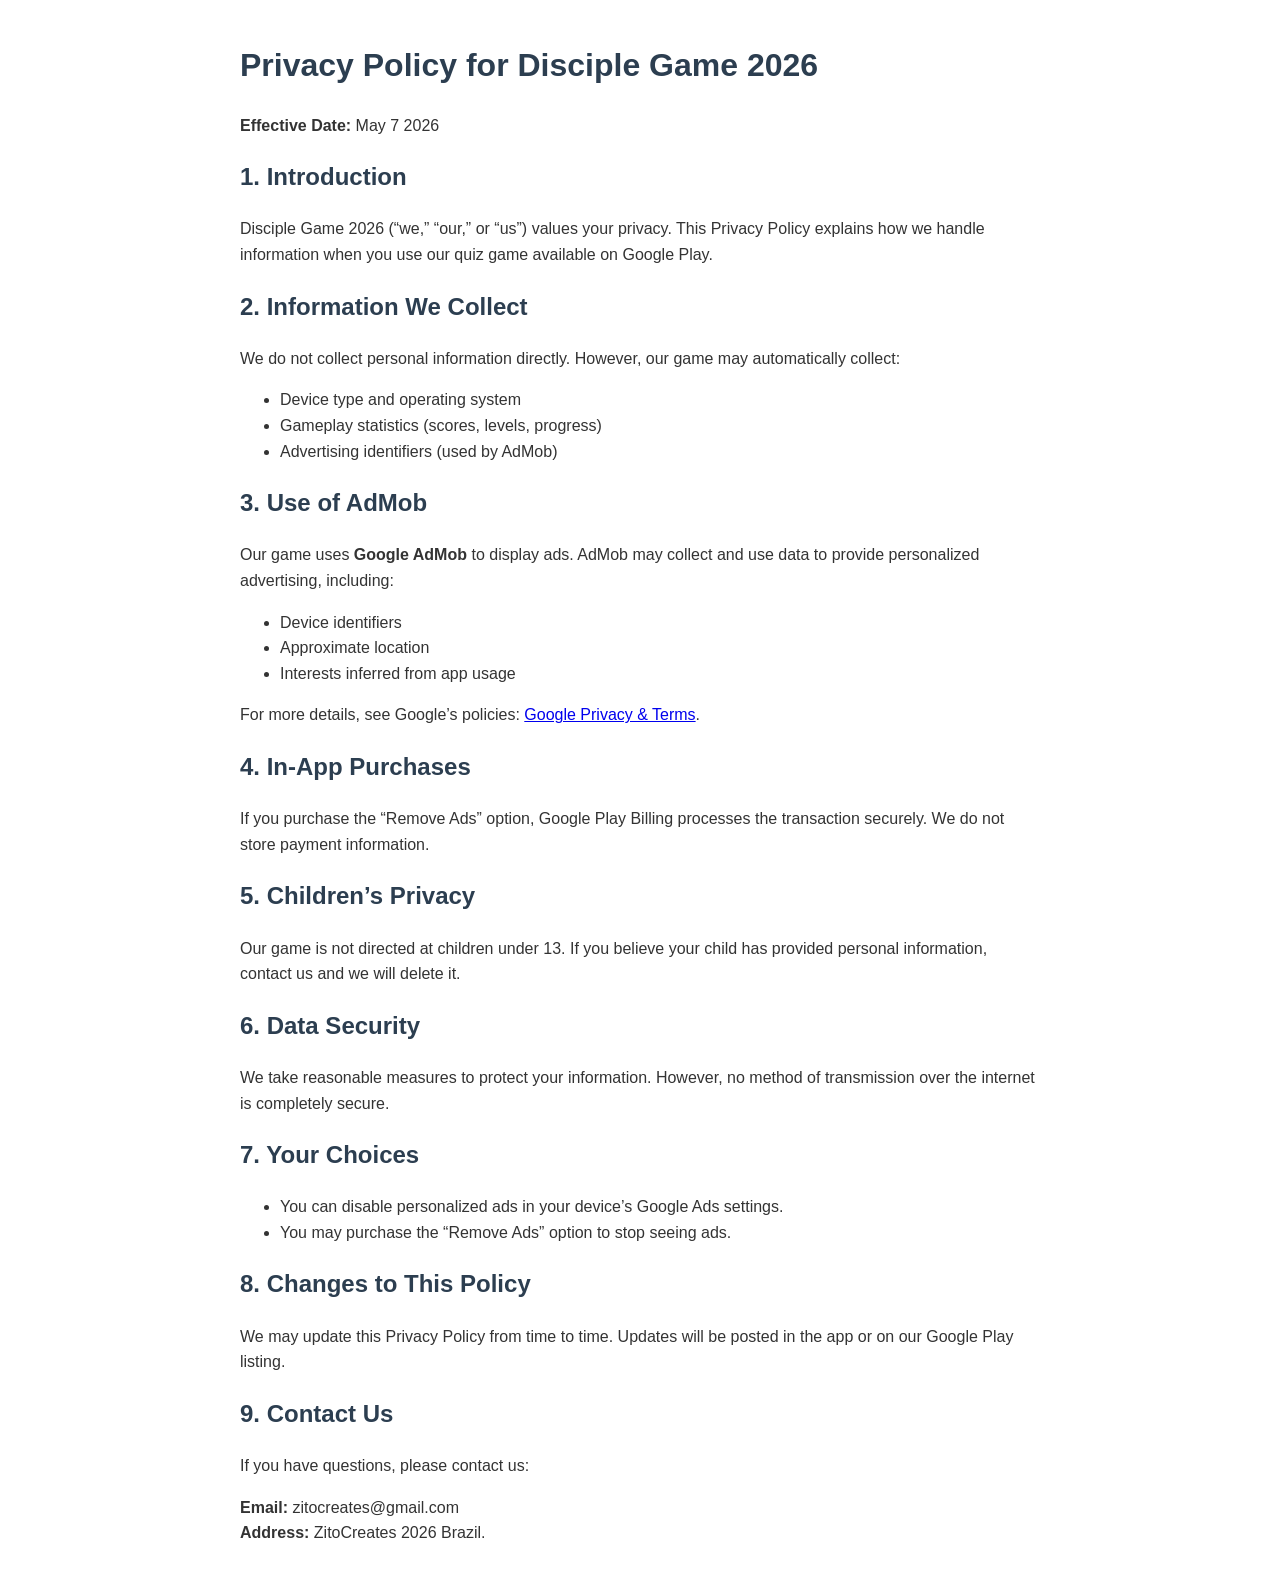
==== index.html @ e2d0c9af "Add files via upload" ====
<!DOCTYPE html>
<html lang="en">
<head>
  <meta charset="UTF-8">
  <title>Privacy Policy - Disciple Game 2026</title>
  <style>
    body {
      font-family: Arial, sans-serif;
      max-width: 800px;
      margin: 40px auto;
      line-height: 1.6;
      color: #333;
    }
    h1, h2 {
      color: #2c3e50;
    }
  </style>
</head>
<body>
  <h1>Privacy Policy for Disciple Game 2026</h1>
  <p><strong>Effective Date:</strong> May 7 2026</p>

  <h2>1. Introduction</h2>
  <p>Disciple Game 2026 (“we,” “our,” or “us”) values your privacy. This Privacy Policy explains how we handle information when you use our quiz game available on Google Play.</p>

  <h2>2. Information We Collect</h2>
  <p>We do not collect personal information directly. However, our game may automatically collect:</p>
  <ul>
    <li>Device type and operating system</li>
    <li>Gameplay statistics (scores, levels, progress)</li>
    <li>Advertising identifiers (used by AdMob)</li>
  </ul>

  <h2>3. Use of AdMob</h2>
  <p>Our game uses <strong>Google AdMob</strong> to display ads. AdMob may collect and use data to provide personalized advertising, including:</p>
  <ul>
    <li>Device identifiers</li>
    <li>Approximate location</li>
    <li>Interests inferred from app usage</li>
  </ul>
  <p>For more details, see Google’s policies: 
    <a href="https://policies.google.com/technologies/ads" target="_blank">Google Privacy & Terms</a>.
  </p>

  <h2>4. In‑App Purchases</h2>
  <p>If you purchase the “Remove Ads” option, Google Play Billing processes the transaction securely. We do not store payment information.</p>

  <h2>5. Children’s Privacy</h2>
  <p>Our game is not directed at children under 13. If you believe your child has provided personal information, contact us and we will delete it.</p>

  <h2>6. Data Security</h2>
  <p>We take reasonable measures to protect your information. However, no method of transmission over the internet is completely secure.</p>

  <h2>7. Your Choices</h2>
  <ul>
    <li>You can disable personalized ads in your device’s Google Ads settings.</li>
    <li>You may purchase the “Remove Ads” option to stop seeing ads.</li>
  </ul>

  <h2>8. Changes to This Policy</h2>
  <p>We may update this Privacy Policy from time to time. Updates will be posted in the app or on our Google Play listing.</p>

  <h2>9. Contact Us</h2>
  <p>If you have questions, please contact us:</p>
  <p><strong>Email:</strong> zitocreates@gmail.com<br>
     <strong>Address:</strong> ZitoCreates 2026 Brazil.</p>
</body>
</html>
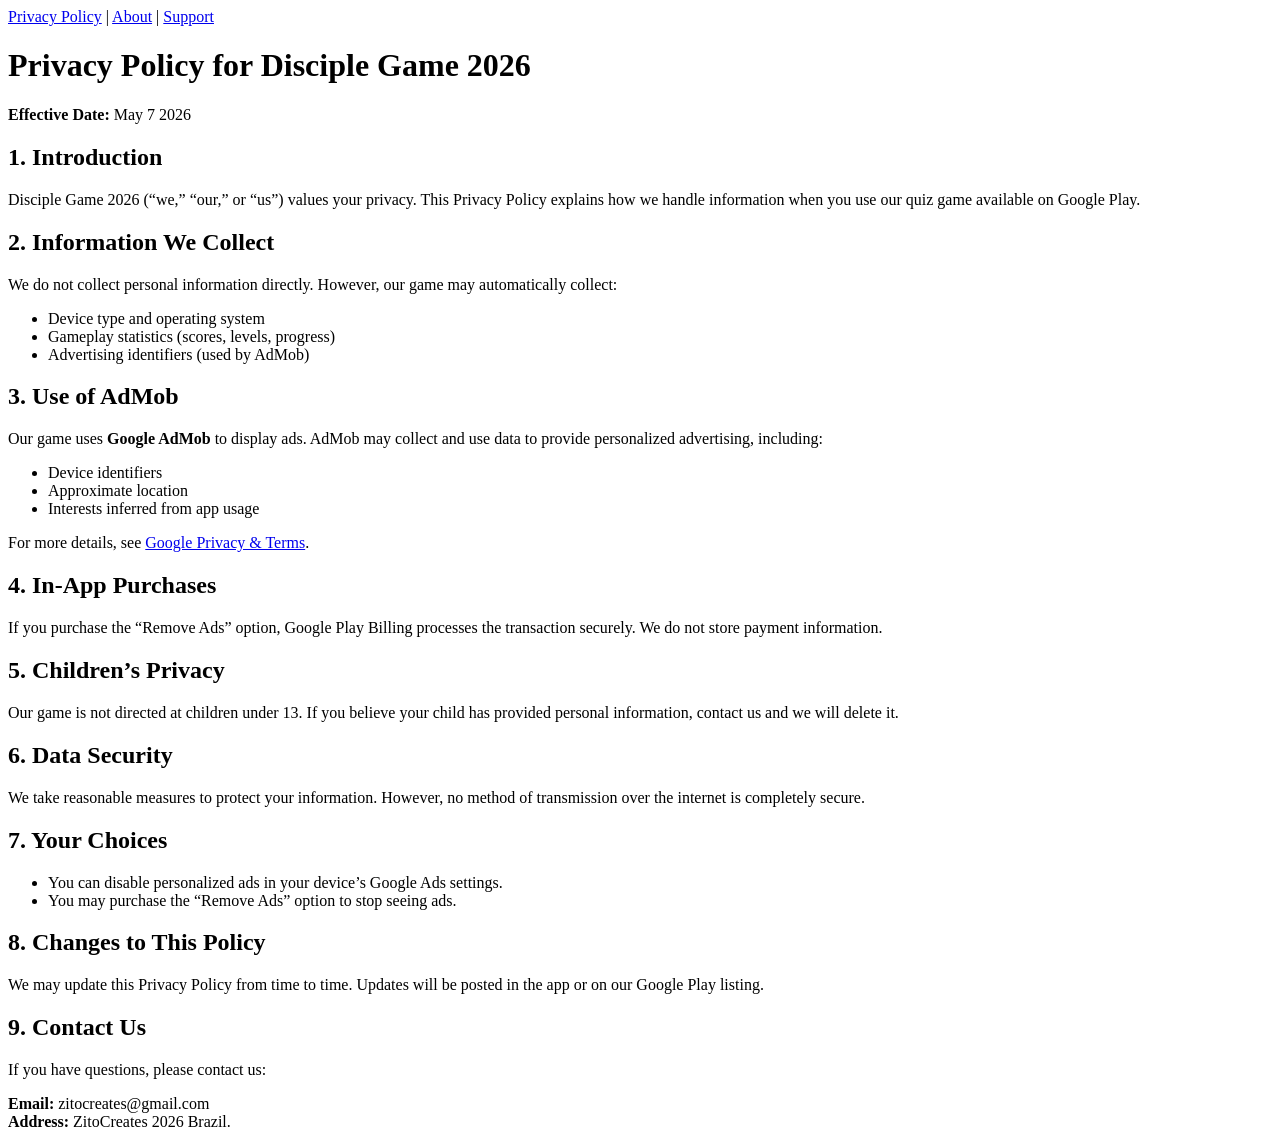
==== commit dcac4e51: "Add files via upload" ====
--- a/index.html
+++ b/index.html
@@ -3,20 +3,15 @@
 <head>
   <meta charset="UTF-8">
   <title>Privacy Policy - Disciple Game 2026</title>
-  <style>
-    body {
-      font-family: Arial, sans-serif;
-      max-width: 800px;
-      margin: 40px auto;
-      line-height: 1.6;
-      color: #333;
-    }
-    h1, h2 {
-      color: #2c3e50;
-    }
-  </style>
+  <link rel="stylesheet" href="style.css">
 </head>
 <body>
+  <nav>
+    <a href="index.html">Privacy Policy</a> |
+    <a href="about.html">About</a> |
+    <a href="support.html">Support</a>
+  </nav>
+
   <h1>Privacy Policy for Disciple Game 2026</h1>
   <p><strong>Effective Date:</strong> May 7 2026</p>
 
@@ -38,9 +33,7 @@
     <li>Approximate location</li>
     <li>Interests inferred from app usage</li>
   </ul>
-  <p>For more details, see Google’s policies: 
-    <a href="https://policies.google.com/technologies/ads" target="_blank">Google Privacy & Terms</a>.
-  </p>
+  <p>For more details, see <a href="https://policies.google.com/technologies/ads" target="_blank">Google Privacy & Terms</a>.</p>
 
   <h2>4. In‑App Purchases</h2>
   <p>If you purchase the “Remove Ads” option, Google Play Billing processes the transaction securely. We do not store payment information.</p>
--- a/style.css
+++ b/style.css
@@ -0,0 +1,25 @@
+form {
+  max-width: 500px;
+  margin-top: 20px;
+}
+
+input, textarea {
+  width: 100%;
+  padding: 10px;
+  margin-top: 5px;
+  border: 1px solid #ccc;
+  border-radius: 6px;
+}
+
+button {
+  background-color: #4285F4;
+  color: white;
+  padding: 10px 20px;
+  border: none;
+  border-radius: 6px;
+  cursor: pointer;
+}
+
+button:hover {
+  background-color: #3367D6;
+}
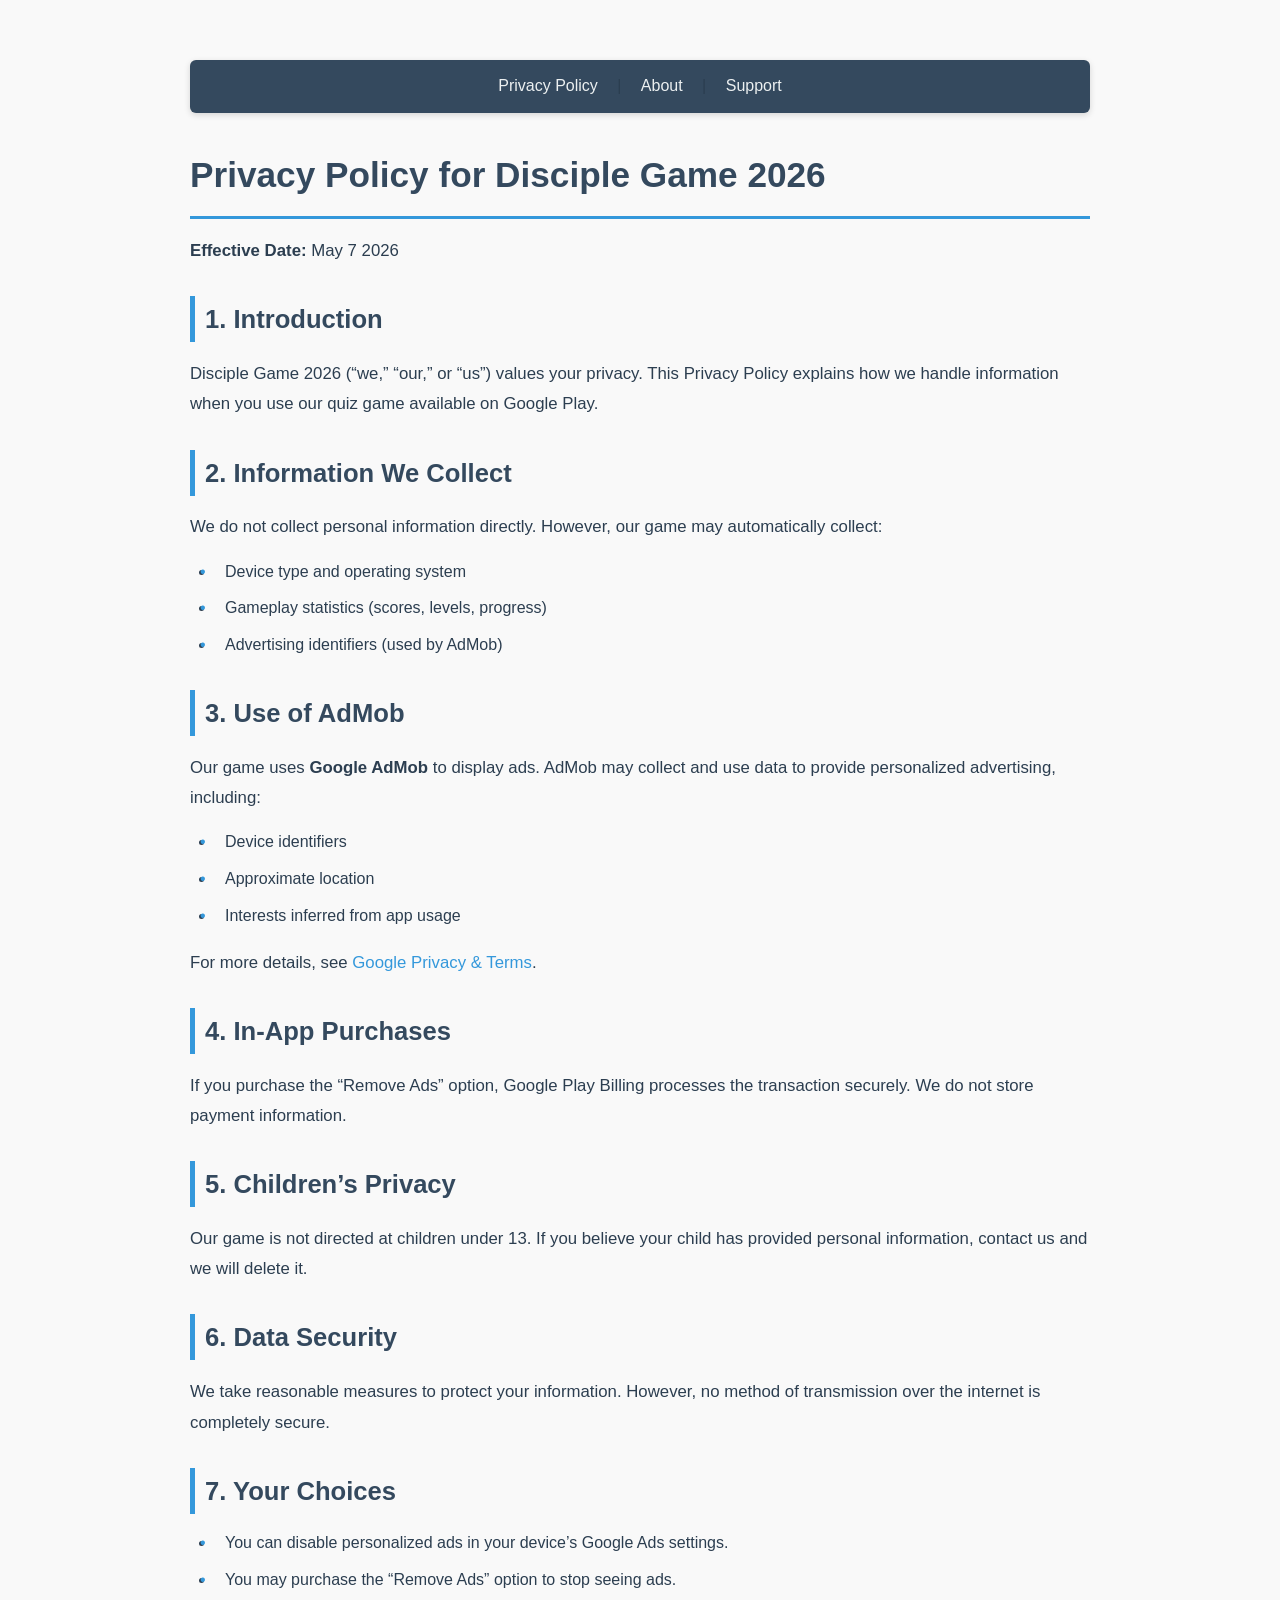
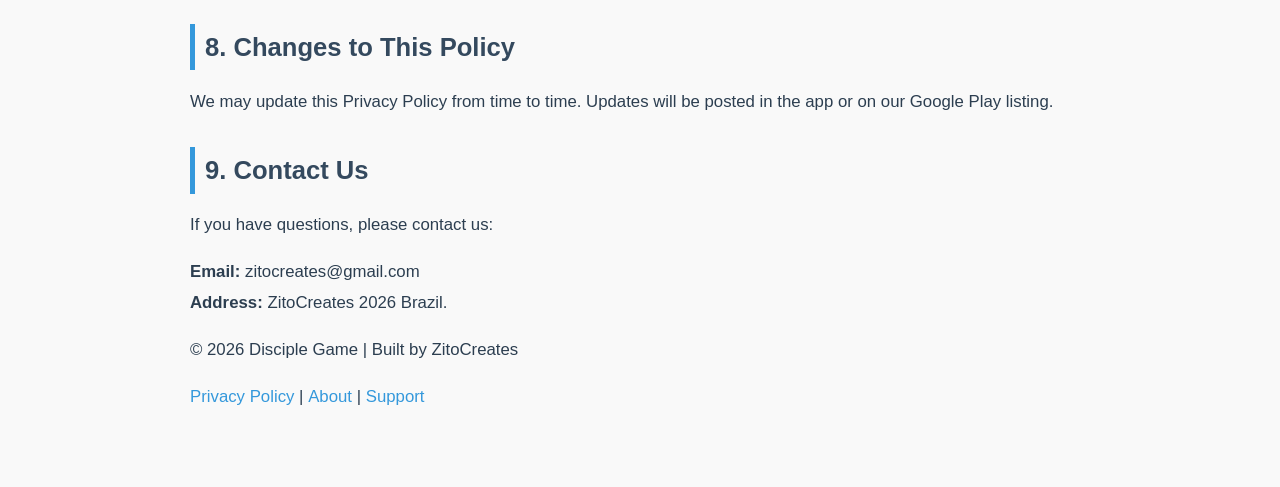
==== commit 4481b93b: "Add files via upload" ====
--- a/index.html
+++ b/index.html
@@ -57,5 +57,13 @@
   <p>If you have questions, please contact us:</p>
   <p><strong>Email:</strong> zitocreates@gmail.com<br>
      <strong>Address:</strong> ZitoCreates 2026 Brazil.</p>
+<footer>
+  <p>&copy; 2026 Disciple Game | Built by ZitoCreates</p>
+  <p>
+    <a href="index.html">Privacy Policy</a> |
+    <a href="about.html">About</a> |
+    <a href="support.html">Support</a>
+  </p>
+</footer>
 </body>
 </html>
--- a/style.css
+++ b/style.css
@@ -1,25 +1,214 @@
+/* Global Styles */
+body {
+  font-family: 'Segoe UI', Arial, sans-serif;
+  max-width: 900px;
+  margin: 40px auto;
+  line-height: 1.8;
+  color: #2c3e50;
+  background: #f9f9f9;
+  padding: 20px;
+}
+
+/* Navigation Bar */
+nav {
+  background: #34495e;
+  padding: 12px 20px;
+  border-radius: 6px;
+  text-align: center;
+  margin-bottom: 30px;
+  box-shadow: 0 2px 6px rgba(0,0,0,0.15);
+}
+
+nav a {
+  color: #ecf0f1;
+  text-decoration: none;
+  margin: 0 15px;
+  font-weight: 500;
+  transition: color 0.3s ease;
+}
+
+nav a:hover {
+  color: #3498db;
+}
+
+/* Headings */
+h1, h2 {
+  color: #34495e;
+  font-weight: 600;
+  margin-bottom: 15px;
+}
+
+h1 {
+  font-size: 2.2em;
+  border-bottom: 3px solid #3498db;
+  padding-bottom: 10px;
+}
+
+h2 {
+  font-size: 1.6em;
+  margin-top: 30px;
+  border-left: 5px solid #3498db;
+  padding-left: 10px;
+}
+
+/* Paragraphs */
+p {
+  margin-bottom: 15px;
+  font-size: 1.05em;
+}
+
+/* Lists */
+ul {
+  margin: 15px 0;
+  padding-left: 25px;
+}
+
+ul li {
+  margin-bottom: 8px;
+  position: relative;
+  padding-left: 10px;
+}
+
+ul li::before {
+  content: "•";
+  color: #3498db;
+  position: absolute;
+  left: -15px;
+}
+
+/* Links */
+a {
+  color: #3498db;
+  text-decoration: none;
+  font-weight: 500;
+}
+
+a:hover {
+  text-decoration: underline;
+  color: #1d6fa5;
+}
+
+/* Images */
+.logo {
+  max-width: 200px;
+  display: block;
+  margin: 20px auto;
+}
+
+.screenshots {
+  display: flex;
+  gap: 15px;
+  flex-wrap: wrap;
+  justify-content: center;
+}
+
+.screenshots img {
+  max-width: 250px;
+  border-radius: 8px;
+  box-shadow: 0 2px 6px rgba(0,0,0,0.1);
+}
+
+/* Download Button */
+.download-button {
+  display: inline-block;
+  background: #3498db;
+  color: #fff;
+  padding: 12px 20px;
+  border-radius: 6px;
+  font-weight: 600;
+  text-decoration: none;
+  transition: background 0.3s ease;
+}
+
+.download-button:hover {
+  background: #1d6fa5;
+}
+
+/* Forms */
 form {
-  max-width: 500px;
-  margin-top: 20px;
-}
-
-input, textarea {
+  background: #fff;
+  padding: 20px;
+  border-radius: 8px;
+  box-shadow: 0 2px 6px rgba(0,0,0,0.1);
+}
+
+label {
+  font-weight: 600;
+  color: #34495e;
+}
+
+input, textarea, button {
   width: 100%;
   padding: 10px;
-  margin-top: 5px;
+  margin-top: 8px;
+  margin-bottom: 15px;
   border: 1px solid #ccc;
   border-radius: 6px;
+  font-size: 1em;
 }
 
 button {
-  background-color: #4285F4;
-  color: white;
-  padding: 10px 20px;
-  border: none;
-  border-radius: 6px;
+  background: #3498db;
+  color: #fff;
+  font-weight: 600;
   cursor: pointer;
+  transition: background 0.3s ease;
 }
 
 button:hover {
-  background-color: #3367D6;
-}
+  background: #1d6fa5;
+}
+
+/* Responsive */
+@media (max-width: 600px) {
+  body {
+    margin: 20px;
+    padding: 10px;
+  }
+
+  h1 {
+    font-size: 1.8em;
+  }
+
+  h2 {
+    font-size: 1.4em;
+  }
+
+  .screenshots {
+    flex-direction: column;
+    align-items: center;
+  }
+
+  .screenshots img {
+    max-width: 100%;
+  }
+  
+  /* Footer */
+footer {
+  background: #34495e;
+  color: #ecf0f1;
+  text-align: center;
+  padding: 20px;
+  margin-top: 40px;
+  border-radius: 6px;
+  box-shadow: 0 -2px 6px rgba(0,0,0,0.15);
+}
+
+footer p {
+  margin: 8px 0;
+  font-size: 0.95em;
+}
+
+footer a {
+  color: #3498db;
+  text-decoration: none;
+  margin: 0 10px;
+  font-weight: 500;
+}
+
+footer a:hover {
+  text-decoration: underline;
+  color: #1d6fa5;
+}
+
+}
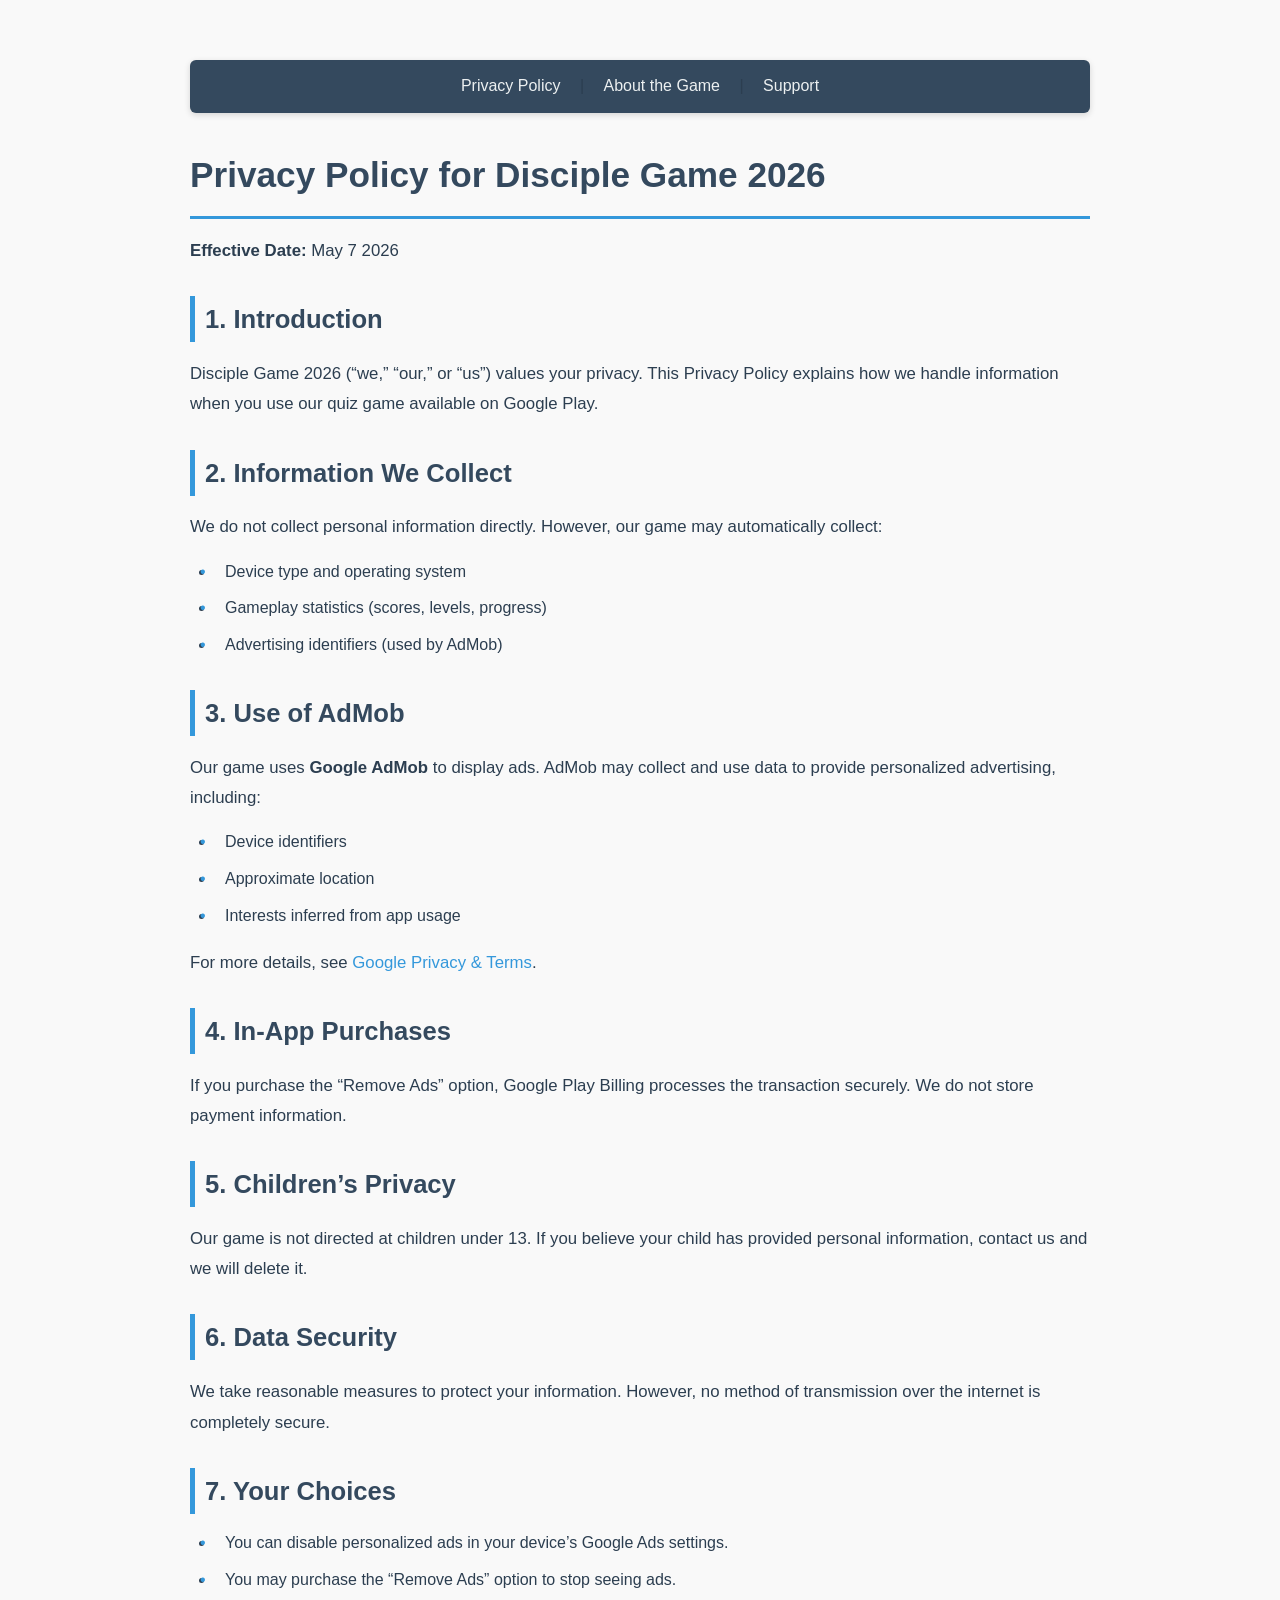
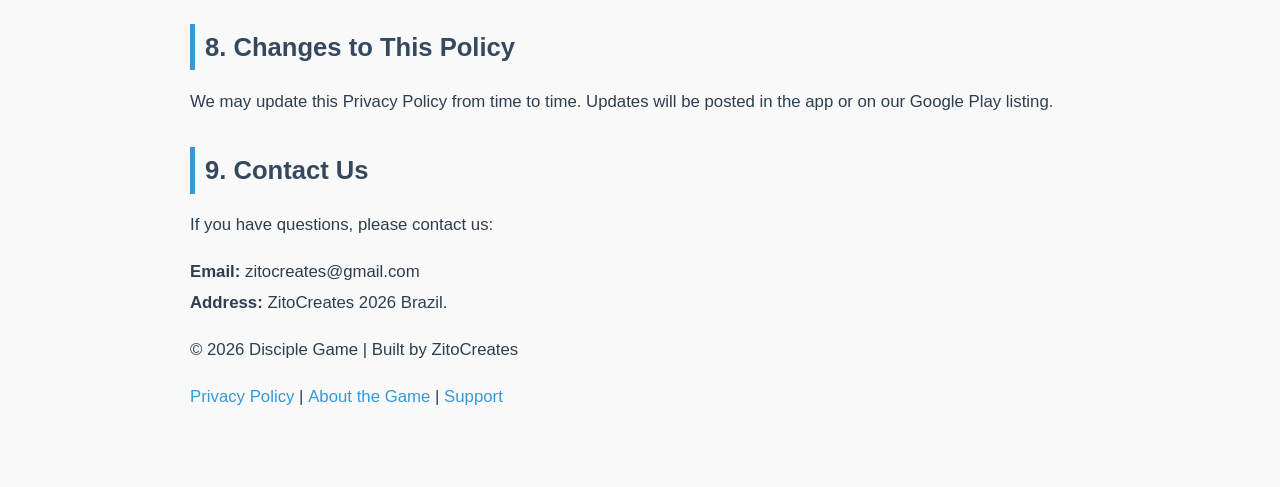
==== commit 1b8437c3: "Update index.html" ====
--- a/index.html
+++ b/index.html
@@ -8,7 +8,7 @@
 <body>
   <nav>
     <a href="index.html">Privacy Policy</a> |
-    <a href="about.html">About</a> |
+    <a href="about.html">About the Game</a> |
     <a href="support.html">Support</a>
   </nav>
 
@@ -61,7 +61,7 @@
   <p>&copy; 2026 Disciple Game | Built by ZitoCreates</p>
   <p>
     <a href="index.html">Privacy Policy</a> |
-    <a href="about.html">About</a> |
+    <a href="about.html">About the Game</a> |
     <a href="support.html">Support</a>
   </p>
 </footer>
